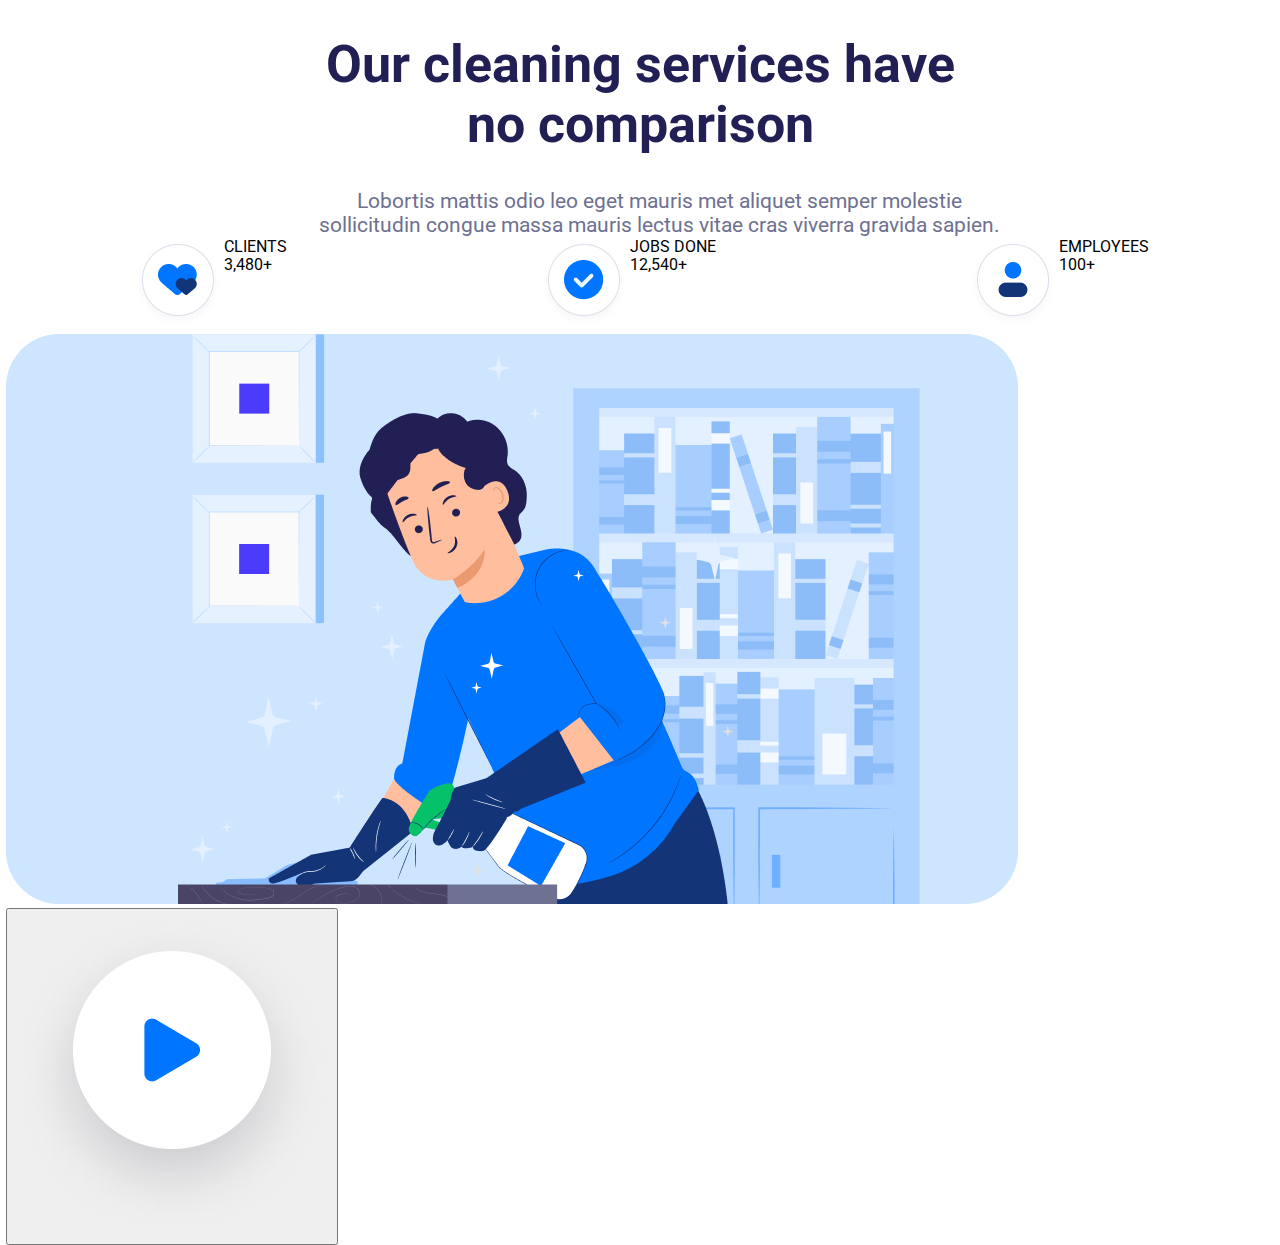
==== Figma project Week 7/achievements.html @ 4944e181 "page2" ====
<!DOCTYPE html>
<html lang="en">
<head>
    <meta charset="UTF-8">
    <meta http-equiv="X-UA-Compatible" content="IE=edge">
    <meta name="viewport" content="width=device-width, initial-scale=1.0">
    <title>Cleaning</title>
    <link rel="preconnect" href="https://fonts.googleapis.com">
    <link rel="preconnect" href="https://fonts.gstatic.com" crossorigin>
    <link href="https://fonts.googleapis.com/css2?family=Roboto:wght@400;700&display=swap" rel="stylesheet">

    <link rel="stylesheet" href="./assets/styles/normalize.css">
    <link rel="stylesheet" href="./assets/styles/achievements.css">
</head>
<body class="body">
    <main class="main">
        <section class="main__text">
            <div class="main__text-header">
                <h1 class="main__text-title">Our cleaning services have no comparison</h1>
            </div>
            <div>
                <p class="main__text-content">Lobortis mattis odio leo eget mauris met aliquet semper molestie sollicitudin congue massa mauris lectus vitae cras viverra gravida sapien.</p>
            </div>
        </section>

        <section class="main__achievements">
            <div class="main__achievements-clients">
                <div class="main__clients-img"><img src="./assets/images/clients-img.png" alt="clients"></img>
                </div>
                <div class="main__clients-info">
                    <div class="main__info-wrapper1">
                        <div class="main__wrapper1-text">CLIENTS
                        </div>
                        <div class="main__wrapper1-number">3,480+
                        </div>
                    </div>
                </div>
            </div>

            <div class="main__achievements-jobs">
                <div class="main__jobs-img"><img src="./assets/images/jobs-img.png" alt="jobs"></img>
                </div>
                <div class="main__jobs-info">
                    <div class="main__info-wrapper2">
                        <div class="main__wrapper2-text">JOBS DONE
                        </div>
                        <div class="main__wrapper2-number">12,540+
                        </div>
                    </div>
                </div>
            </div>

            <div class="main__achievements-empl">
                <div class="main__empl-img"><img src="./assets/images/empl-img.png" alt="employees"></img>
                </div>
                <div class="main__empl-info">
                    <div class="main__info-wrapper3">
                        <div class="main__wrapper3-text">EMPLOYEES
                        </div>
                        <div class="main__wrapper3-number">100+
                        </div>
                    </div>
                </div>
            </div>
        </section>
        <div class="video">
            <img class="video__cleaning-video" src="./assets/images/video1.png" alt="video"></img>
            <button class="video__player-btn"><img src="./assets/images/player.png" alt="player"></button>
        </div>
        
    </main>
    
</body>
</html>
---- Figma project Week 7/assets/styles/achievements.css ----
* {
    margin: 0 auto;
    padding: 0;
}
.body {
    font-family: 'Roboto', Georgia, sans-serif;
}

.main {
    width: 1268px;
}
.main__text {
    display: block;
    text-align: center;
    width: 664px;

}
.main__text-header{
    font-size: 26px;
    font-weight: 700;
    color: #211F54;
}

.main__text-content {
    display: inline-block;
    width: 702px;
    font-size: 21px;
    font-weight: 400;
    color:#6E7191
}

.main__achievements {
    display: flex;
    justify-content: center;
}
.main__achievements-clients {
    display: flex;
}
.main__achievements-jobs {
    display: flex;
}
.main__achievements-empl {
    display: flex;
}
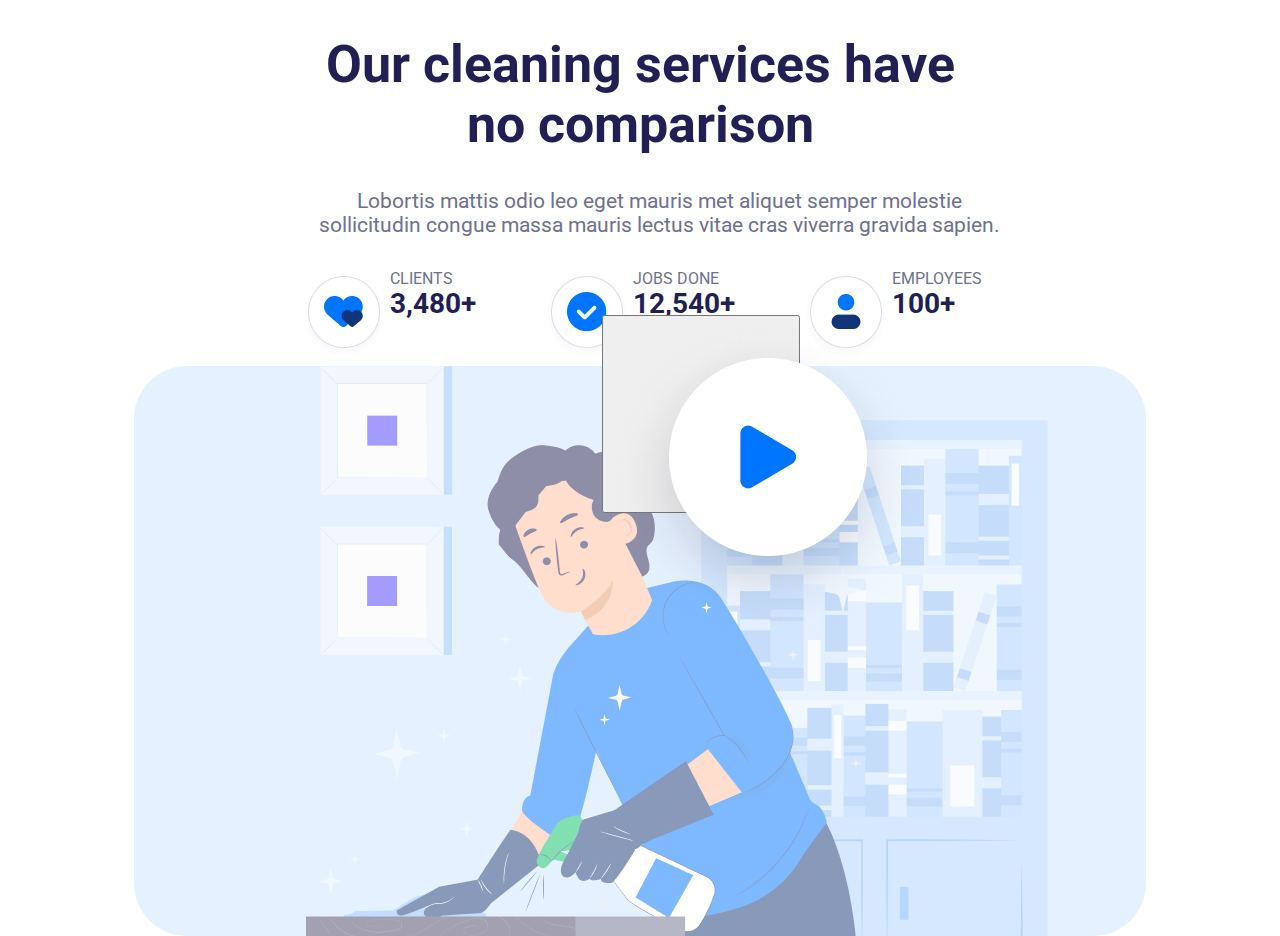
==== commit 5d32858d: "validator" ====
--- a/Figma project Week 7/achievements.html
+++ b/Figma project Week 7/achievements.html
@@ -25,7 +25,7 @@
 
         <section class="main__achievements">
             <div class="main__achievements-clients">
-                <div class="main__clients-img"><img src="./assets/images/clients-img.png" alt="clients"></img>
+                <div class="main__clients-img"><img src="./assets/images/clients-img.png" alt="clients">
                 </div>
                 <div class="main__clients-info">
                     <div class="main__info-wrapper1">
@@ -38,7 +38,7 @@
             </div>
 
             <div class="main__achievements-jobs">
-                <div class="main__jobs-img"><img src="./assets/images/jobs-img.png" alt="jobs"></img>
+                <div class="main__jobs-img"><img src="./assets/images/jobs-img.png" alt="jobs">
                 </div>
                 <div class="main__jobs-info">
                     <div class="main__info-wrapper2">
@@ -51,7 +51,7 @@
             </div>
 
             <div class="main__achievements-empl">
-                <div class="main__empl-img"><img src="./assets/images/empl-img.png" alt="employees"></img>
+                <div class="main__empl-img"><img src="./assets/images/empl-img.png" alt="employees">
                 </div>
                 <div class="main__empl-info">
                     <div class="main__info-wrapper3">
@@ -64,11 +64,10 @@
             </div>
         </section>
         <div class="video">
-            <img class="video__cleaning-video" src="./assets/images/video1.png" alt="video"></img>
+            <img class="video__cleaning-video" src="./assets/images/video1.png" alt="video">
             <button class="video__player-btn"><img src="./assets/images/player.png" alt="player"></button>
         </div>
-        
     </main>
-    
+
 </body>
 </html>--- a/Figma project Week 7/assets/styles/achievements.css
+++ b/Figma project Week 7/assets/styles/achievements.css
@@ -13,7 +13,6 @@
     display: block;
     text-align: center;
     width: 664px;
-
 }
 .main__text-header{
     font-size: 26px;
@@ -24,6 +23,7 @@
 .main__text-content {
     display: inline-block;
     width: 702px;
+    margin-bottom: 32px;
     font-size: 21px;
     font-weight: 400;
     color:#6E7191
@@ -32,13 +32,101 @@
 .main__achievements {
     display: flex;
     justify-content: center;
+    width: 750px;
 }
 .main__achievements-clients {
     display: flex;
 }
+
+.main__wrapper1-number,
+.main__wrapper2-number,
+.main__wrapper3-number {
+    font-size: 28px;
+    font-weight: 700;
+    color:#211F54;
+}
+.main__wrapper1-text,
+.main__wrapper2-text,
+.main__wrapper3-text {
+    font-size: 16px;
+    font-weight: 400;
+    color: #6E7191
+}
+
 .main__achievements-jobs {
     display: flex;
 }
 .main__achievements-empl {
     display: flex;
+}
+
+.video {
+    display: flex;
+}
+
+.video__cleaning-video {
+    position: relative;
+    max-width: 1012px;
+    opacity: 0.5;
+}
+.video__player-btn {
+    position: absolute;
+    left: 47%;
+    top: 35%;
+    max-width: 198px;
+    max-height: 198px;
+
+}
+
+@media screen and (min-width: 768px) and (max-width: 1023px) {
+    .main {
+        max-width: 100%;
+    }
+    .main__text {
+        width: 90%;
+    }
+    .video__cleaning-video {
+        max-width: 95%;
+    }
+    .video__player-btn {
+        width: 10%;
+        height: 5%;
+    }
+}
+
+@media screen and (max-width: 767px) {
+    .main {
+        max-width: 100%;
+    }
+    .main__text {
+        width: 50%;
+    }
+    .main__text-header{
+        font-size: 0.5em;
+    }
+    .main__text-content {
+        width: 90%;
+        margin-bottom: 32px;
+        font-size: 0.5em;
+    }
+    .main__achievements {
+        width: 90%;
+    }
+    .main__wrapper1-number,
+    .main__wrapper2-number,
+    .main__wrapper3-number {
+        font-size: 0.5em;
+    }
+    .main__wrapper1-text,
+    .main__wrapper2-text,
+    .main__wrapper3-text {
+        font-size: 0.5em;
+    }
+    .video__cleaning-video {
+        max-width: 95%;
+    }
+    .video__player-btn {
+        width: 10%;
+        height: 5%;
+    }
 }